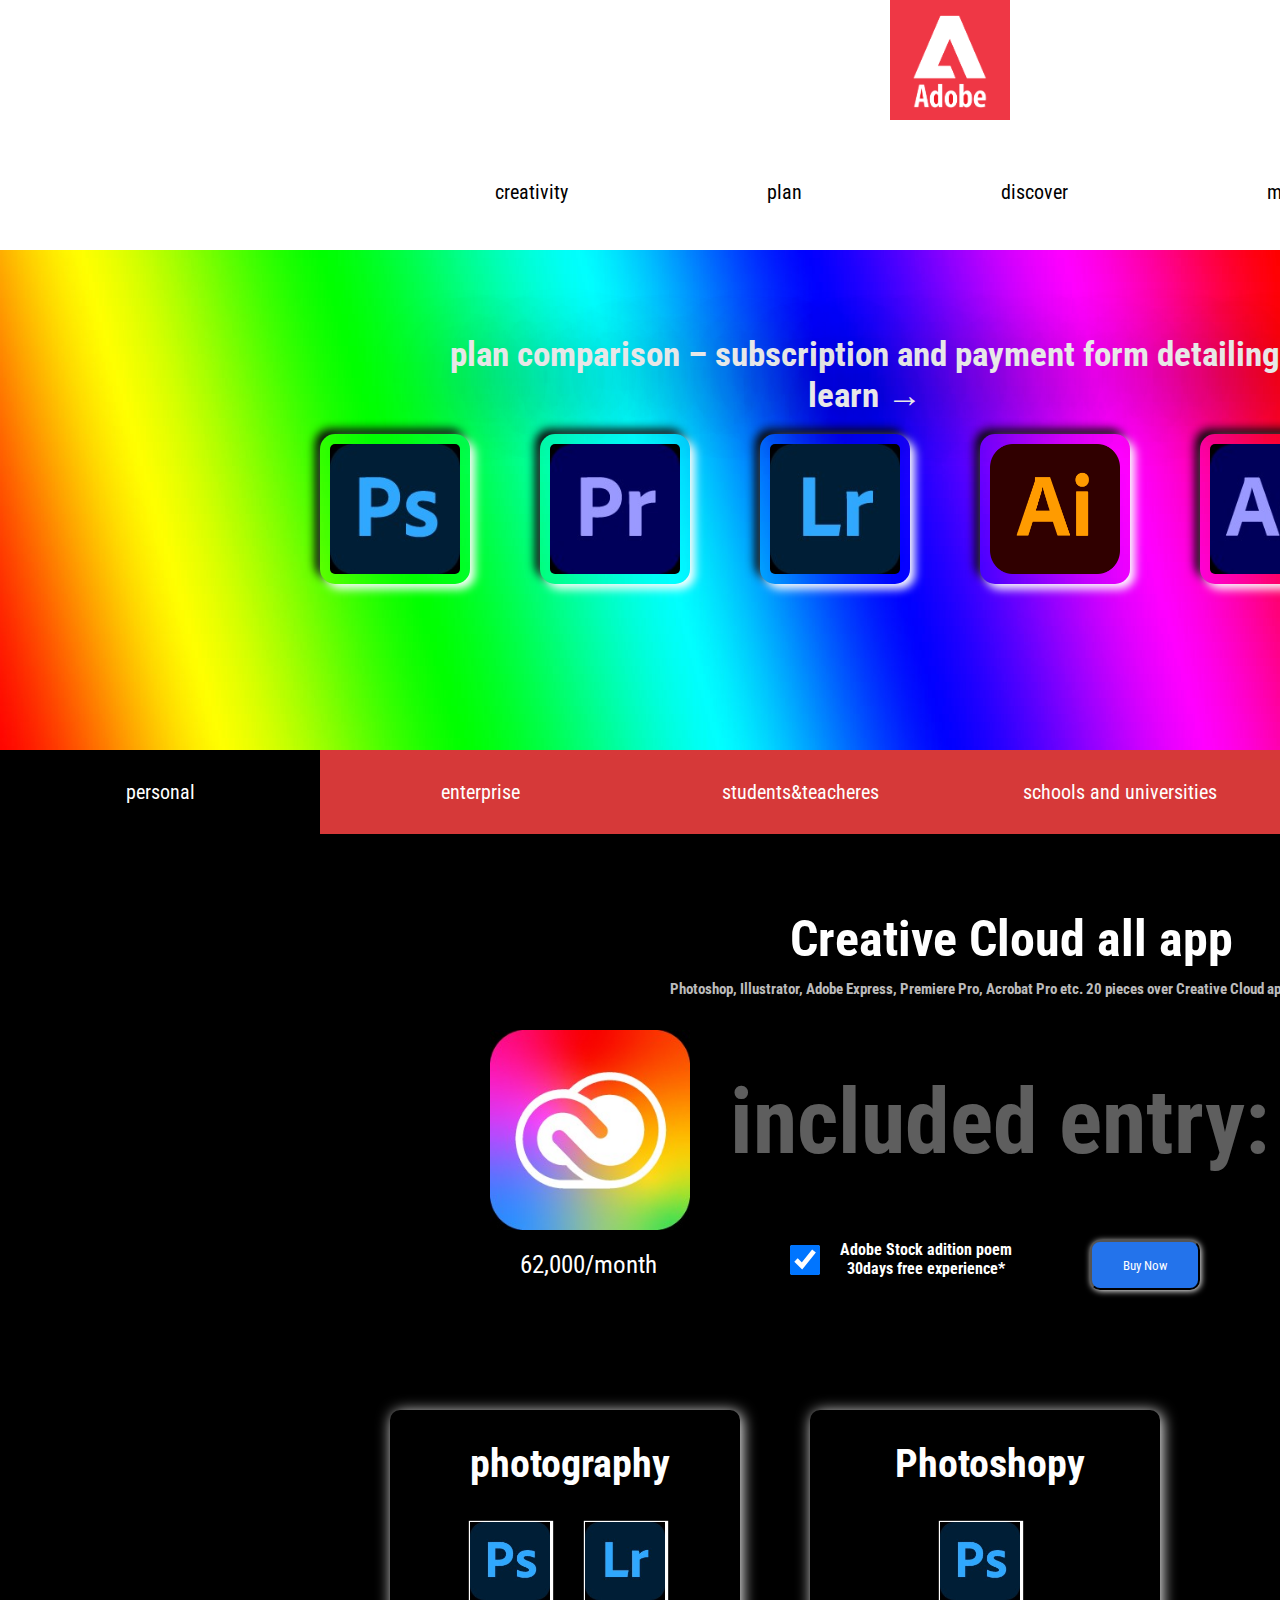
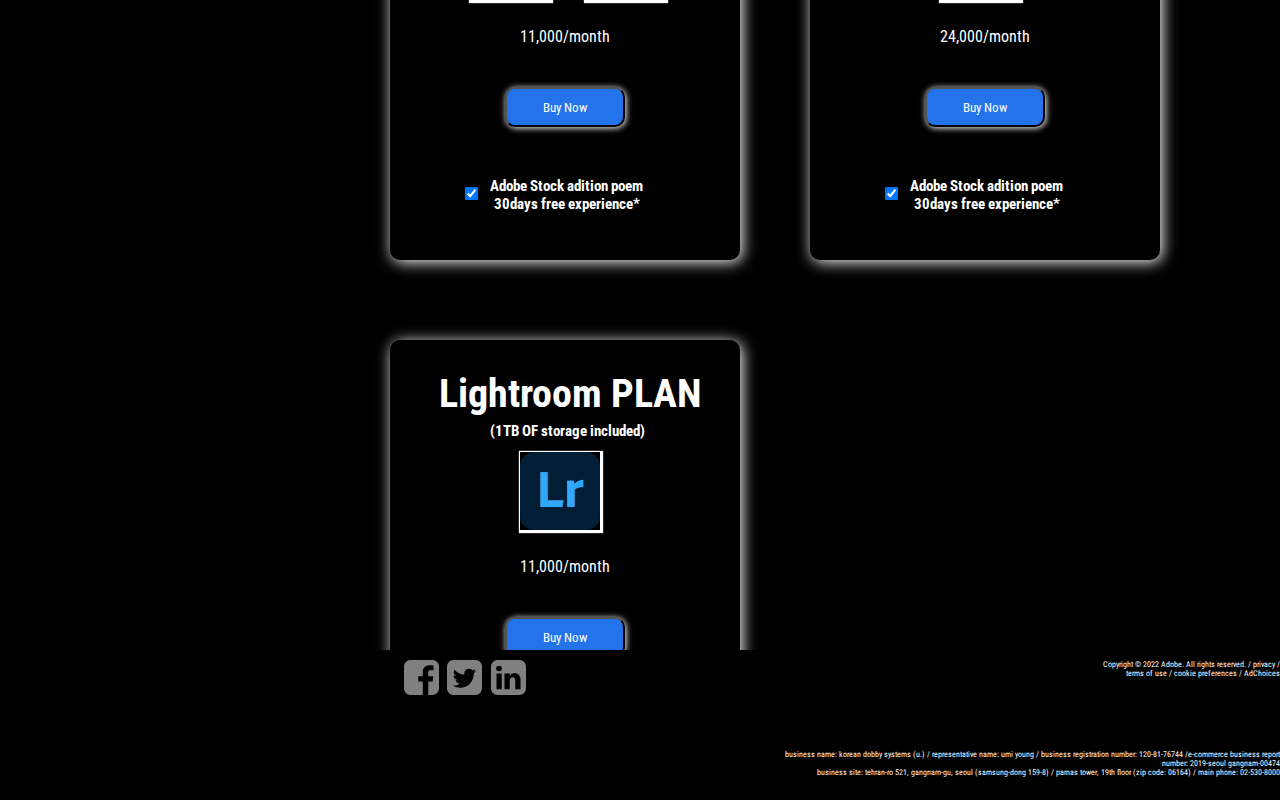
==== plan.html @ 6d6d3a3c "coommit" ====
<!DOCTYPE html>
<html lang="en">
<head>
    <meta charset="UTF-8">
    <meta http-equiv="X-UA-Compatible" content="IE=edge">
    <meta name="viewport" content="width=device-width, initial-scale=1.0">
    <title>plan page</title>
    <link rel="stylesheet" href="css/footer.css">
    <link rel="stylesheet" href="css/main.css">
    <link rel="stylesheet" href="css/plan.css">
    
    <script src="https://ajax.aspnetcdn.com/ajax/jQuery/jquery-3.4.0.min.js"></script>
    
</head>

<body>
  
    <div id="main">
        <header>
            <div id="logo">
                <a href="index.html"><img src="img/main/logo.png" alt="logo"></a>
            </div>
            <div id="login">
                <div><a href="#"><img src="img/main/manubar.png" alt="search"></a></div>
                <div><a href="#"><img src="img/main/admin.png" alt="admin"></a></div>
                <div><a href="#"><img src="img/main/menubar1.png" alt="menubar"></a></div>
            </div>
            <nav>


                <div id="menu">
                    <a href="detail_page.html" class="link">creativity  </a>
                    <a href="plan.html" class="link">plan</a>
                    <a href="#" class="link">discover</a>
                    <a href="#" class="link">marketing&commercr</a>
        
                </div>
        
        
        
            </nav>

        </header>
    </div>
</div>
    <div id="slider">
        <img src="img/plan/slider.jpg" alt="sub2" class="blob">
        <h1 class="s_h1"><a href="">plan comparison – subscription and payment form detailing learn →</a> </h1>
        <div id="iconlist">
        <a href="#"><img src="img/main/list1.jpg" alt="list1" class="icon"></a>
        <a href="#"><img src="img/main/list2.jpg" alt="list2" class="icon"></a>
        <a href="#"><img src="img/main/list3.jpg" alt="list3" class="icon"></a>
        <a href="#"><img src="img/main/list4.png" alt="list4" class="icon"></a>
        <a href="#"><img src="img/main/list5.jpg" alt="list5" class="icon"></a>
        <a href="#"><img src="img/main/list6.jpg" alt="list6" class="icon"></a>
    </div>


    <div id="sub-plan">

        <div id="plan">
            <button class="tablink" onclick="openPage('personal',this,'black')" id="defaultOpen">personal</button>
            <button class="tablink" onclick="openPage('enterprise',this,'black')">enterprise</button>
            <button class="tablink" onclick="openPage('student',this,'black')">students&teacheres</button>
            <button class="tablink" onclick="openPage('schools',this,'black')">schools and universities</button>
        </div>

        <div id="personal" class="tabcontent">
            <div id="container1">
                <div class="item1">
                    <a href="#"><img src="img/main/list8.jpg" alt="lsit8"></a>
                    <h2>Creative Cloud all app</h2>
                    <h3>Photoshop, Illustrator, Adobe Express, Premiere Pro, Acrobat Pro etc. 20 pieces over Creative Cloud apps use it.</h3>
                    <input type="checkbox" name="plan" id="box_plan" checked> 
                    <h4>Adobe Stock adition poem<br> 30days free experience*</h4>
                    <p>62,000/month</p>
                    <button type="button" id="myBtn">Buy Now</button>
                    
                    <h5>included entry:</h5>
                    <div class="title"> 
                        <span class="title-content">Acrobat Pro  </span>
                        <span class="title-content title-second">Photoshop  </span>
                        <span class="title-content title-third">Illustrator </span>
                        <span class="title-content title-fourth">InDesigne </span>
                        <a href=""><span class="title-content title-five"> The more </span></a>
                    </div>
                   
                </div>
                <div class="item">
                    <h2>photography</h2>
                    <div class="img1"><img src="img/main/list1.jpg" alt="list1"></div>
                    <div class="img2"><img src="img/main/list3.jpg" alt="list3"></div>
                    
                    <p>11,000/month</p>
           
                    <input type="checkbox" name="plan" id="box_plan" checked> 
                    <h4>Adobe Stock adition poem<br> 30days free experience*</h4>
                    <button type="button">Buy Now</button>
                </div>
                <div class="item">
                    <h2>Photoshopy</h2>
                    
                    <div class="img3"><img src="img/main/list1.jpg" alt="list1"></div>
                    <p>24,000/month</p>
           
                    <input type="checkbox" name="plan" id="box_plan" checked> 
                    <h4>Adobe Stock adition poem<br> 30days free experience*</h4>
                    <button type="button" id="myBtn">Buy Now</button>

                   
                </div>

                <div class="item">
                    <h2>Lightroom PLAN<br> <span>(1TB OF storage included)</span></h2>
                    
                    <div class="img4"><img src="img/main/list3.jpg" alt="list3"></div>
                    <p>11,000/month</p>
           
                    <input type="checkbox" name="plan" id="box_plan" checked> 
                    <h4>Adobe Stock adition poem<br> 30days free experience*</h4>
                    <button type="button">Buy Now</button>
                </div>
            </div>
        </div>
        <div id="enterprise"class="tabcontent">
            personal
        </div>
        <div id="student"class="tabcontent">
            personal
        </div>
        <div id="schools"class="tabcontent">
            personal
        </div>
    </div>
     <!--order form *display:none* button click-show-->
     <div id="myModal" class="modal"> 
        <div id="orderbox" class="modal-content">
            <span class="close">&times;</span>

            <div class="col1">
                <form action="/action_page.php" class="form-container">

                    <label for="method"> <b> add a payment met hod </b> </label>
                    <select name="method" id="method">
                        <option value="method1">credit/debit cards</option>
                    </select><br>

                    <label for="cardnumber"> credit/debit card number</label>
                    <input type="text" name="cardnumber" id="cardnumber">

                    <label for="month">expiration month</label>
                    <input type="month" name="month" id="month">

                    <label for="code">security code</label>
                    <input type="text">

                <div class="row1"> 
                        <div class="row1-1"> <label for="surname">surname</label>
                        <input type="text">
                        </div>

                        <div class="row1-2"><label for="name">name</label>
                        <input type="text">
                        </div> 
                </div>

                    <label for="country"> country/region</label>
                    <select name="country" id="country">
                        <option value="korea" selected>republic of korea</option>
                    </select>

                    <div class="order">
                    <p>By placing a reassuring order, you agree to Adobe's <span> subscription and cancellation terms and conditions.</span></p>
                    </div>

                    <button type="button" class="orderbutton">place an order</button>
            </div>
            <div id="cols2">  
                <h2> kim haedeun, welcome!</h2>
                <h5>the adobe ID account you are currently using</h5><br>
                <hr>

            
                    <h4>my orders</h4>
                    <div class="myorders">
                    <img src="img/plan/white_list1.jpg" alt="list8" width="20px" height="20px"><span> <b>Creative Cloud with 100GB <br>capacity All apps</b> </span><br>

                    <label for="commitment">commitment</label><br>
                    <select name="commitment" id="commitment">
                        <option value="93,000/month" selected>monthly plan</option>
                        <option value="62,000/month">annual plan, monthly payment</option>
                        <option value="712,800/year">annual plan,prepaid</option>
                    </select>
                    <hr>
                    <div id="total">
                        <p>subtotal</p>
                        <h3>VAT 10%</h3>
                        <h4>total to date</h4>
                        
                        <span id="subtotal"> 84,545/month</span>
                        <span id="vat"> 8,455/month</span>
                        <span id="price"> 93,000/month</span>
                    
                    </div>
                </div>
                <p class="learn">
                    <b>to receive a full refund, please cancel before may 9.</b>
                    You can cancel your subscription at any time by using your Adobe account page or by contacting 
                    customer support. learn
                </p>

            </div>    

            </form>
            
        

        </div>
    </div>
    <!--form-->


  
   

    <div id="footer">
        
        <div id="foooter-icon">
            <a href="#"><img src="img/main/f_icon1.jpg" alt="f_icon1"></a>
            <a href="#"><img src="img/main/f_icon2.jpg" alt="f_icon2"></a>
            <a href="#"><img src="img/main/f_icon3.jpg" alt="f_icon3"></a>
            
        </div>
        <p class="p1">
            Copyright © 2022 Adobe. All rights reserved.  / privacy / terms of use / cookie preferences / AdChoices

        </p>
        <p class="p2">
            business name: korean dobby systems (u.) / representative name: umi young / business registration number: 120-81-76744 /e-commerce business report number: 2019-seoul gangnam-00474<br> 
            business site: tehran-ro 521, gangnam-gu, seoul (samsung-dong 159-8) / parnas tower, 19th floor (zip code: 06164) / main phone: 02-530-8000
        </p>


    </div>
   
   
    <script>
          function openPage(pageName,elmnt,color) {
          var i, tabcontent, tablinks;
          tabcontent = document.getElementsByClassName("tabcontent");
          for (i = 0; i < tabcontent.length; i++) {
            tabcontent[i].style.display = "none";
          }
          tablinks = document.getElementsByClassName("tablink");
          for (i = 0; i < tablinks.length; i++) {
            tablinks[i].style.backgroundColor = "";
          }
          document.getElementById(pageName).style.display = "block";
          elmnt.style.backgroundColor = color;
        }
        
        // Get the element with id="defaultOpen" and click on it
        document.getElementById("defaultOpen").click();
    </script>

<script>
    $(function(){
        $("#commitment").change(function(){
            if($(this).val()=="93,000/month"){
                $( '#price' ).text( $( this ).val() );
                $('#subtotal').text( "84,545/month" );
                $('#vat').text( "8,455/month" );


            } else if($(this).val()=="62,000/month"){
                $( '#price' ).text($( this ).val());
                $('#subtotal').text( "56,364/month" );
                $('#vat').text("5,636/month");
                

            } else if($(this).val()=="712,800/year"){
                $( '#price' ).text( $( this ).val() );
                $('#subtotal').text("648,000/year" );
                $('#vat').text( "64,800/year" );
            }
        });
    });

    
    </script>

            <script>
            // Get the modal
            var modal = document.getElementById("myModal");

            // Get the button that opens the modal
            var btn = document.getElementById("myBtn");

            // Get the <span> element that closes the modal
            var span = document.getElementsByClassName("close")[0];

            // When the user clicks the button, open the modal 
            btn.onclick = function() {
            modal.style.display = "block";
            }

            // When the user clicks on <span> (x), close the modal
            span.onclick = function() {
            modal.style.display = "none";
            }

            // When the user clicks anywhere outside of the modal, close it
            window.onclick = function(event) {
            if (event.target == modal) {
                modal.style.display = "none";
            }
            }
        </script>
<!-- Code injected by live-server -->
<script type="text/javascript">
	// <![CDATA[  <-- For SVG support
	if ('WebSocket' in window) {
		(function () {
			function refreshCSS() {
				var sheets = [].slice.call(document.getElementsByTagName("link"));
				var head = document.getElementsByTagName("head")[0];
				for (var i = 0; i < sheets.length; ++i) {
					var elem = sheets[i];
					var parent = elem.parentElement || head;
					parent.removeChild(elem);
					var rel = elem.rel;
					if (elem.href && typeof rel != "string" || rel.length == 0 || rel.toLowerCase() == "stylesheet") {
						var url = elem.href.replace(/(&|\?)_cacheOverride=\d+/, '');
						elem.href = url + (url.indexOf('?') >= 0 ? '&' : '?') + '_cacheOverride=' + (new Date().valueOf());
					}
					parent.appendChild(elem);
				}
			}
			var protocol = window.location.protocol === 'http:' ? 'ws://' : 'wss://';
			var address = protocol + window.location.host + window.location.pathname + '/ws';
			var socket = new WebSocket(address);
			socket.onmessage = function (msg) {
				if (msg.data == 'reload') window.location.reload();
				else if (msg.data == 'refreshcss') refreshCSS();
			};
			if (sessionStorage && !sessionStorage.getItem('IsThisFirstTime_Log_From_LiveServer')) {
				console.log('Live reload enabled.');
				sessionStorage.setItem('IsThisFirstTime_Log_From_LiveServer', true);
			}
		})();
	}
	else {
		console.error('Upgrade your browser. This Browser is NOT supported WebSocket for Live-Reloading.');
	}
	// ]]>
</script></body>
</html>
---- css/footer.css ----
/*******************footer *******************/
#footer {
  width: 100%;
  height: 150px;
  background-color: black;
  
  position: relative;
}
#footer > #foooter-icon {
  width: 130px;
  height: 40px;
  background-color: rgb(0, 0, 0);
  display: flex;
  justify-content: space-around;
  position: absolute;
  margin: 10px  0 0 400px;
}
#footer > #foooter-icon > img {
  width: 35px;
  height: 35px;
}
#footer > .p1,
.p2 {
  color: white;
  font-size: 8px;
  text-align: right;
}

#footer > .p1 {
  position: absolute;
  margin: 10px 0px 0 1100px;
}
#footer > .p2 {
  position: absolute;
  margin: 100px 0 0 760px;
}
---- css/main.css ----
@import url("https://fonts.googleapis.com/css2?family=Roboto+Condensed&display=swap");

@import url('https://fonts.googleapis.com/css2?family=Gloria+Hallelujah&display=swap');

@import url('https://fonts.googleapis.com/css2?family=Gloria+Hallelujah&family=Waiting+for+the+Sunrise&display=swap');

* {
  margin: 0;
  padding: 0;
  border: px solid black;
}
ul,
ol,
li {
  list-style: none;
}
a {
  text-decoration: none;
}
body {
  width: 100%;
  height: 100%;
  background-color: white;
}
* {
  font-family: "Roboto Condensed", sans-serif;
}

/*main 메인 */
#main {
  width: 1500px;
  height: 650px;
  background-color: rgb(255, 255, 255);
  margin: 00px 0 0px 200px;
}
header {
  width: 1300px;
  height: 250px;
  background-color: #ffffff;
  margin: 0px 100px 0 100px;
}
#logo {
  width: 120px;
  height: 120px;
  background-color: #ffffff;
  margin: 0 0px 0 590px;
  float: left;
} /*margin 오른쪽 opx-> float속성 사용하기 위해서*/
#logo img {
  width: 120px;
  height: 120px;
}
#login {
  width: 200px;
  height: 40px;
  background-color: #ffffff;
  margin: 30px 50px 0px 0;
  float: right;
}
#login {
  display: flex;
  justify-content: space-between;
}
#login > img {
  width: 40px;
  height: 40px;
}

nav {
  width: 1300px;
  height: 130px;
  background-color: #ffffff;
  clear: both;
}

#menu {
  background-color: rgb(255, 255, 255);
}

#menu .link {
  display: inline-block;
  margin-block: 2px;
  color: black;
  text-align: center;
  text-decoration: none;
  font-size: 20px;
  margin: 60px 0px 0 195px;
  position: relative;
}

#menu .link::after {
  content: "";
  width: 100%;
  height: 1px;
  background-color: rgb(141, 141, 141);
  border-radius: 4px;
  position: absolute;
  left: 0;
  bottom: 0;
  transform: scaleX(0);
  transform-origin: left;
  transition: transform 0.25s ease;
}

#menu .link:hover::after {
  transform: scaleX(1);
}
---- css/plan.css ----
@import url("https://fonts.googleapis.com/css2?family=Roboto+Condensed&display=swap");
@import url('https://fonts.googleapis.com/css2?family=Gloria+Hallelujah&family=Waiting+for+the+Sunrise&display=swap');
 
/*main 메인 */
 #main { width: 1500px; height: 250px; background-color:rgb(255, 255, 255); margin:0px 0  0px 200px; }

/*******************slider *******************/


#slider .blob {
  width: 100%;
  height: 500px;
  position: relative;
}

.blob {
  animation: hue-animation 5s alternate infinite;
}
@keyframes hue-animation {
  100% {
    filter: hue-rotate(360deg);
  }
}

#slider h1 {
  position: absolute;
  margin: -420px 0 0px 450px;
  font-size: 35px;
  text-align: center;
  animation: float 5s ease-in-out alternate infinite;
  animation-delay: 0.1s;
  
  
}

#slider h1 a {
  text-decoration: none;
  color: rgb(231, 231, 231);
  text-shadow: 2px 20px 80px rgb(0, 0, 0);
  
}

@keyframes float {
  0% {
    transform: translateY(0);
  }
  50% {
    transform: translateY(-15px);
  }
  100% {
    transform: translateY(0);
  }
}

#slider > #iconlist {
  width: 1300px;
  height: 200px;
  display: flex;
  flex-wrap: nowrap;
  flex-direction: row;
  position: absolute;
  margin: -330px 0 0 270px;
  justify-content: space-evenly;
}

.icon {
  width: 130px;
  height: 130px;

  color: white;
  border-radius: 15px;
  box-shadow: 5px 5px 10px rgb(255, 255, 255), -5px -5px 10px rgb(8, 8, 8);
  padding: 10px;
  margin: 10px 20px 10px 50px;
}
.icon:hover {
  animation: shadow 0.18s ease-in-out;
}

@keyframes shadow {
  0% {
    box-shadow: inset 5px 5px 10px rgb(221, 221, 221),
      inset 5px 5-5px 10px rgb(255, 255, 255);
  }
  100% {
    box-shadow: none;
  }
}

/*******************sub-plan *******************/


#sub-plan {
  width: 100%;
  height: 1500px;
  background-color: rgb(0, 0, 0);
  margin: -4px 0 0px 0;
}
#sub-plan {
  box-sizing: border-box;
}

.tablink {
  background-color: rgb(214, 57, 57);
  color: white;
  float: left;
  border: none;
  outline: none;
  cursor: pointer;
  padding: 30px 25px;
  font-size: 20px;

  width: 25%;
}

.tablink:hover {
  background-color: rgb(0, 0, 0);
}

.tabcontent {
  background-color: rgb(0, 0, 0);
  height: 800px;
  padding: 100px 20px;
  display: none;
}
/*content 배경 색상 각각 지정할 수 있음*/
#personal {
  background-color: rgb(0, 0, 0);
}
#ebterprise {
  background-color: rgb(0, 0, 0);
}
#student {
  background-color: rgb(0, 0, 0);
}
#schools {
  background-color: rgb(0, 0, 0);
}

/*******************sub-plan_container1 *******************/
#personal > #container1 {
  display: flex;
  flex-direction: row;
  flex-wrap: wrap;
  margin: 50px 0 0 300px;
}

#container1 > .item1 {
  width: 1200px;
  height: 400px;
  background-color: rgb(0, 0, 0);
  margin: 30px 0px 0 70px;
  color: white;
  position: relative;
}
#container1 > .item {
  width: 350px;
  height: 450px;
  background-color: rgb(0, 0, 0);
  margin: 80px 0px 0 70px;
  color: white;
  box-shadow: 2px 2px 15px white;
  border-radius: 10px;
}

#container1 > .item1 img {
  width: 200px;
  height: 200px;
  margin: 100px 100px;
  position: absolute;
}

#container1 > .item1 h2 {
  text-align: center;
  margin: -20px 0 0 400px;
  font-size: 50px;
  position: absolute;
  
}

#container1 > .item1 h3 {
  text-align: center;
  margin: 50px 0 0 280px;
  font-size: 15px;
  color: rgb(187, 187, 187);
  position: absolute;
  
}

#container1 > .item1 p {
  margin: 320px 0 0 130px;
  text-align: left;
  font-size: 25px;
  position: absolute;
  
}
#container1 > .item1 > input {
  width: 30px;
  height: 500px;
  position: absolute;
  margin: 80px 0 0 400px;
}
#container1 > .item1 > h4 {
  position: absolute;
  margin: 310px 0 0 450px;
  text-align: center;
}
#container1 > .item1 > button {
  position: absolute;
  width: 110px;
  height: 50px;
  border-radius: 10px;
  margin: 310px 0 0 700px;
  background-color: rgb(35, 115, 235);
  color: white;
  cursor: pointer;
  box-shadow: 1px 1px 6px white;
  
}

.item1 > h5 {
  position: absolute;
  font-size: 90px;
  margin: 140px 0 0 340px;
  opacity: 0.4;
  color: #ebebeb;
  
}

.title {
  color: rgb(214, 214, 214);
  text-transform: uppercase;
  line-height: 40px;
  margin: 140px 0 0 0;
}
.title-content {
  width: 300px;
  display: block;
  opacity: 1;
  animation: revealText 0.5s forwards;
  font-size: 15px;
  margin: -8px 0 0 790px;
  text-align: center;
  
  
}
.title-second {
  animation-delay: 0.175s;
  
}
.title-third {
  animation-delay: 0.25s;
}
.title-fourth {
  animation-delay: 0.325s;
}
.title-five {
  animation-delay: 0.425s;
  color: rgb(255, 255, 255);
  text-decoration: none;
  border-top: 5px dotted rgb(83, 152, 255);
  width: 100px;
  height: 10px;
  margin: 0 0 0 890px;
  font-size: 18px;
  font-weight: bold;
  text-align: center;
}

/*item2*/

@keyframes revealText {
  from {
    transform: translateY(20px);
  }
  to {
    opacity: 1;
    transform: none;
  }
}

.modal {
  display: none; /* Hidden by default */
  position: absolute; /* Stay in place */
  z-index: 1; /* Sit on top */
  left: 0;
  top: 0;

  overflow: auto; /* Enable scroll if needed */
  background-color: rgb(0, 0, 0); /* Fallback color */
  background-color: rgba(0, 0, 0, 0.4); /* Black w/ opacity */
  margin: 500px 0 0 650px;
}

.modal-content {
  background-color: #fefefe;
  margin: 15% auto; /* 15% from the top and centered */
  padding: 20px;
  border: 10px solid #888;
  width: 50%; /* Could be more or less, depending on screen size */
}

/* The Close Button */
.close {
  color: #aaa;
  float: right;
  font-size: 28px;
  font-weight: bold;
}

.close:hover,
.close:focus {
  color: black;
  text-decoration: none;
  cursor: pointer;
}

#orderbox {
  box-sizing: border-box;
  width: 600px;
  height: 600px;
  border: 2px solid black;
  font-size: 15px;
}

#orderbox {
  display: -ms-flexbox;
  display: flex;
  -ms-flex-wrap: wrap;
  margin: 10px;
  padding: 10px 10px 0 20px;
}

#orderbox > .col1 {
  -ms-flex: 50%;
  flex: 50%;
  margin: 10px auto;
}

.row1 {
  display: flex;
  margin: 10px 0 0 -12px;
  width: 96%;
  padding: 0px 0px 0px 10px;
}

input[type="text"] {
  width: 90%;
  padding: 1px;
  margin: 10px 0 0 0;
}

.col1 select {
  margin: 15px 0 0 0;
  width: 93%;
}

label {
  margin: 20px 0 0 0;
  display: block;
}

input[type="month"] {
  width: 90%;
  margin: 10px 0 0 0;
}

.order {
  margin: 30px 0 10px 0;
  width: 240px;
  height: 50px;
}
.order p {
  font-size: 10px;
  text-align: left;
}

.order span {
  color: blue;
}

.orderbutton {
  width: 120px;
  height: 40px;
  margin: -20px 0 0 50px;
  position: absolute;
  border-radius: 20px;
  background-color: white;
  color: black;
  cursor: pointer;
  box-shadow: 2px 2px 2px blue;
}

.myorders {
  border: 1px solid rgb(167, 167, 167);
  width: 290px;
  height: 320px;
  display: block;
  margin: 10px 0 0 0;
  box-shadow: 3px 3px 2px 1px gray;
}
.myorders > img {
  width: 30px;
  height: 30px;
  margin: 30px 20px 0 40px;
  position: relative;
}
.myorders span {
  position: absolute;
  margin: 30px 0 0 0px;
}
.myorders label {
  position: absolute;
  margin: 20px 0px 0 18px;
  font-size: 10px;
}
.myorders select {
  position: absolute;
  margin: 20px 0 0 18px;
  width: 250px;
}
.myorders hr {
  margin: 70px 0 0 0;
}

#cols2 {
  margin: 20px auto;
}

#cols2 h2 {
  font-size: 20px;
  margin: 10px 0 0 0;
}

#cols2 h5 {
  margin: -5px 0 0 0;
  padding: 10px 10px 0 0;
}

#cols2 h4 {
  margin: 20px 0 0 0;
}

#total p {
  position: absolute;
  margin: 40px 0 0 50px;
  font-size: 14px;
}
#total #subtotal {
  position: absolute;
  margin: 40px 0 0 180px;
  font-size: 14px;
}

#total h3 {
  position: absolute;
  margin: 65px 0 0 50px;
  font-size: 13px;
  color: blue;
}

#total #vat {
  position: absolute;
  margin: 65px 0 0 186px;
  font-size: 13px;
}

#total h4 {
  font-size: 18px;
  position: absolute;
  margin: 110px 0 0 30px;
}
#total #price {
  position: absolute;
  margin: 110px 0 0 160px;
  font-weight: bold;
  font-size: 18px;
}
#cols2 .learn {
  margin: 10px 10px 0 0;
  font-size: 10px;
}

.item > h2 {
  position: relative;
  font-size: 40px;
  text-align: center;
  margin: 30px 0px 10px 10px;
  
}

.item > .img1 img {
  position: absolute;
  width: 80px;
  margin: 25px 0 0 80px;
  box-shadow: 1px 1px 1px 2px white;
}

.item > .img2 img {
  position: absolute;
  width: 80px;
  margin: 25px 0 0 195px;
  box-shadow: 1px 1px 1px 2px white;
}

.item > p {
  position: absolute;
  margin: 130px;
  text-align: center;
}

.item h5 {
  position: absolute;
  margin: 180px 0 0 50px;
  text-align: center;
  font-size: 15px;
}

.item input {
  position: absolute;
  margin: 290px 0 0 75px;
}
.item h4 {
  position: absolute;
  margin: 280px 0 0 100px;
  text-align: center;
  font-size: 15px;
}

.item button {
  position: absolute;
  margin: 190px 0 0 115px;
  width: 120px;
  height: 40px;
  background-color: rgb(35, 115, 235);
  color: white;
  cursor: pointer;
  box-shadow: 1px 1px 6px white;
  border-radius: 10px;
}

.item .img3 img {
  position: absolute;
  width: 80px;
  box-shadow: 1px 1px 1px 2px white;
  margin: 25px 0 0 130px;
}

.item .img4 img {
  position: absolute;
  width: 80px;
  box-shadow: 1px 1px 1px 2px white;
  margin: 25px 0 0 130px;
}
.item span {
  font-size: 15px;
  margin: 5px 0 0 -80px;

  position: absolute;
}
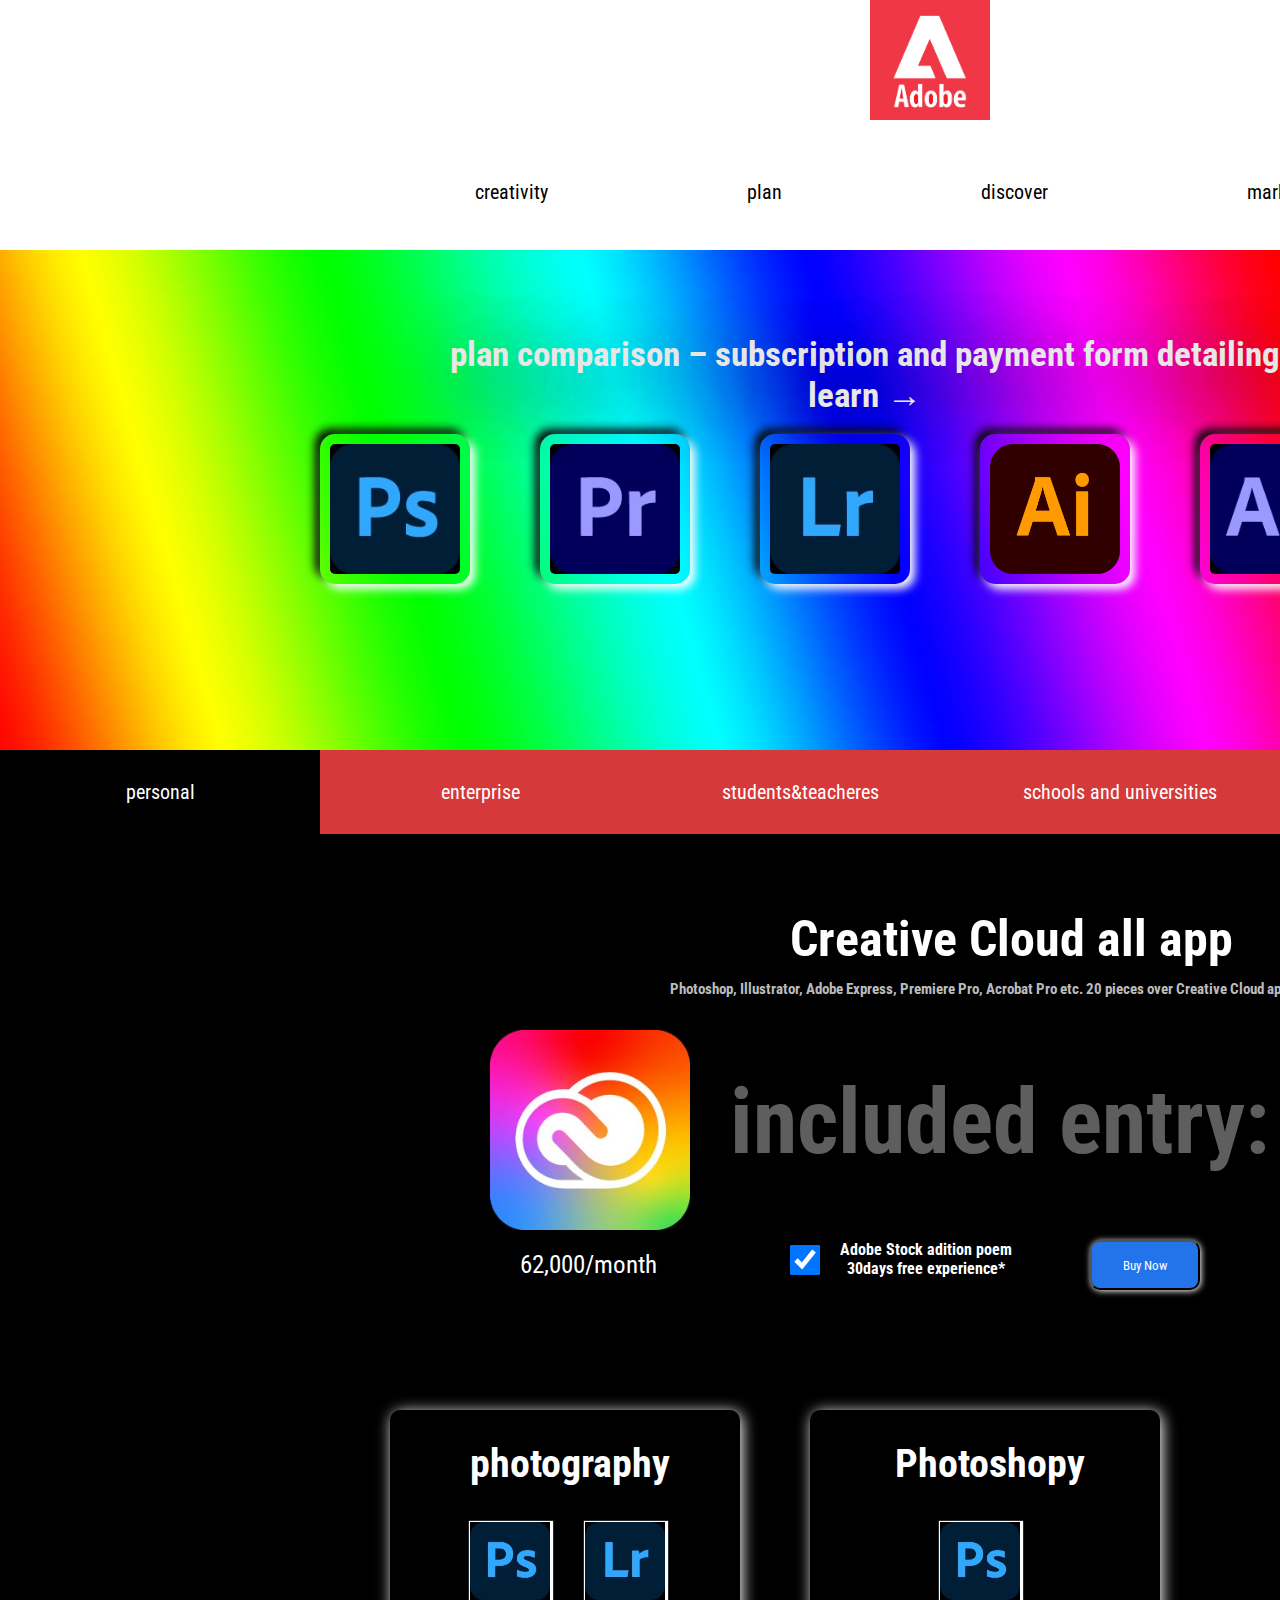
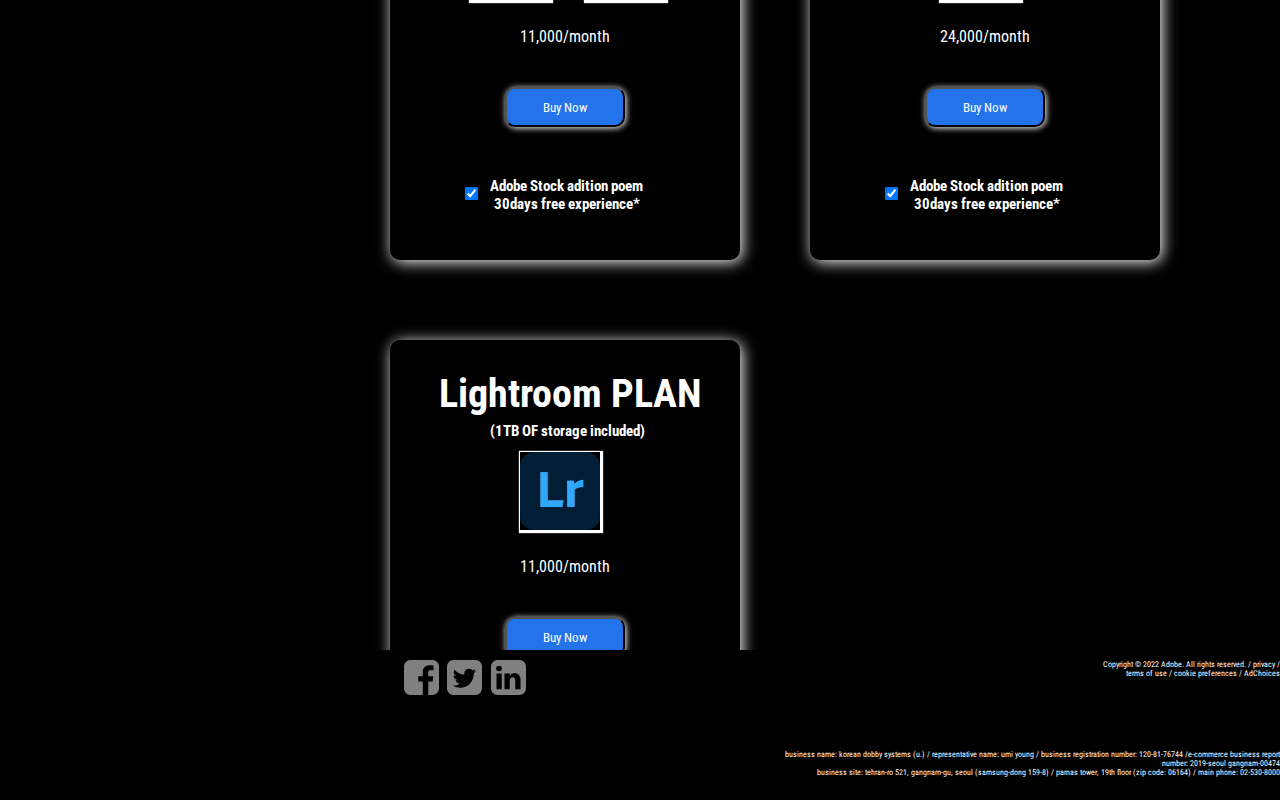
==== commit 8d681aa5: "commit" ====
--- a/plan.html
+++ b/plan.html
@@ -123,7 +123,7 @@
             </div>
         </div>
         <div id="enterprise"class="tabcontent">
-            personal
+            
         </div>
         <div id="student"class="tabcontent">
             personal
--- a/css/plan.css
+++ b/css/plan.css
@@ -2,7 +2,7 @@
 @import url('https://fonts.googleapis.com/css2?family=Gloria+Hallelujah&family=Waiting+for+the+Sunrise&display=swap');
  
 /*main 메인 */
- #main { width: 1500px; height: 250px; background-color:rgb(255, 255, 255); margin:0px 0  0px 200px; }
+ #main { width: 1500px; height: 250px; background-color:rgb(255, 255, 255); margin:0px 0  0px 180px; }
 
 /*******************slider *******************/
 
@@ -11,6 +11,7 @@
   width: 100%;
   height: 500px;
   position: relative;
+  background-position: center;
 }
 
 .blob {
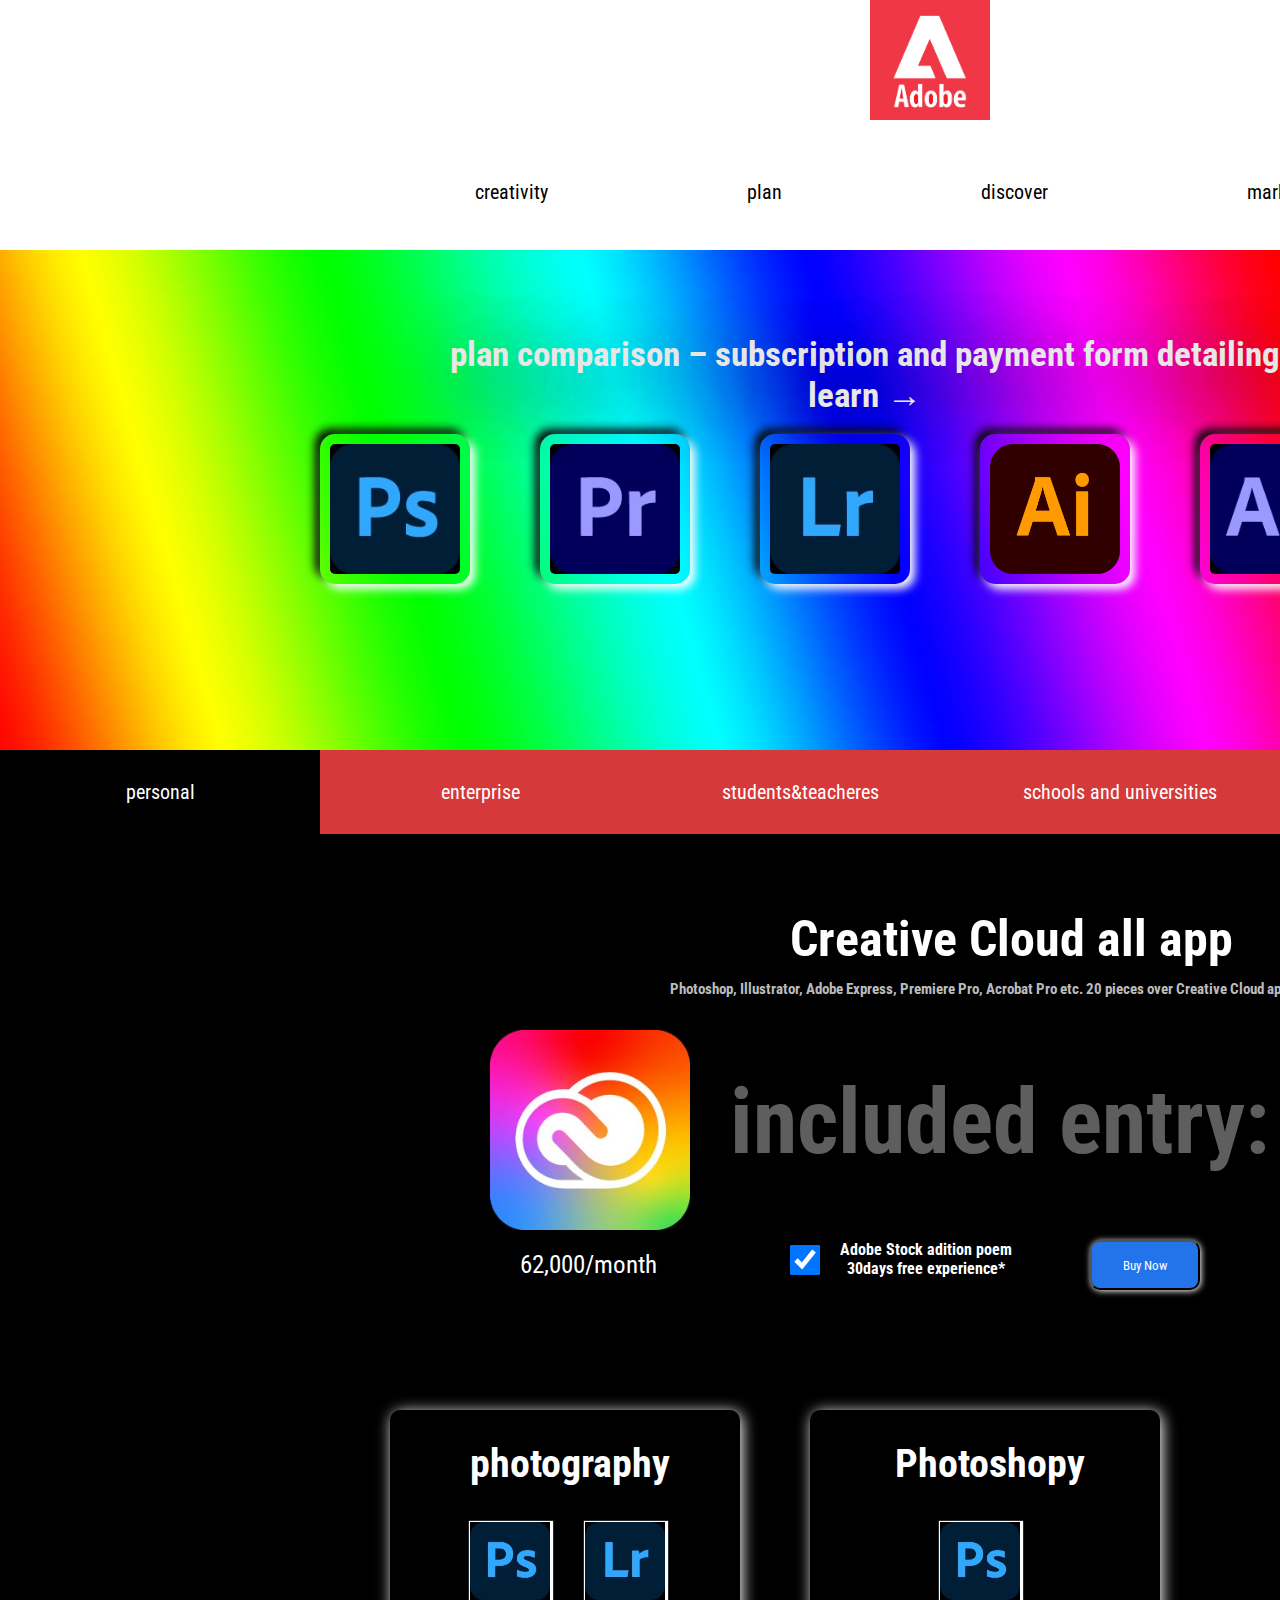
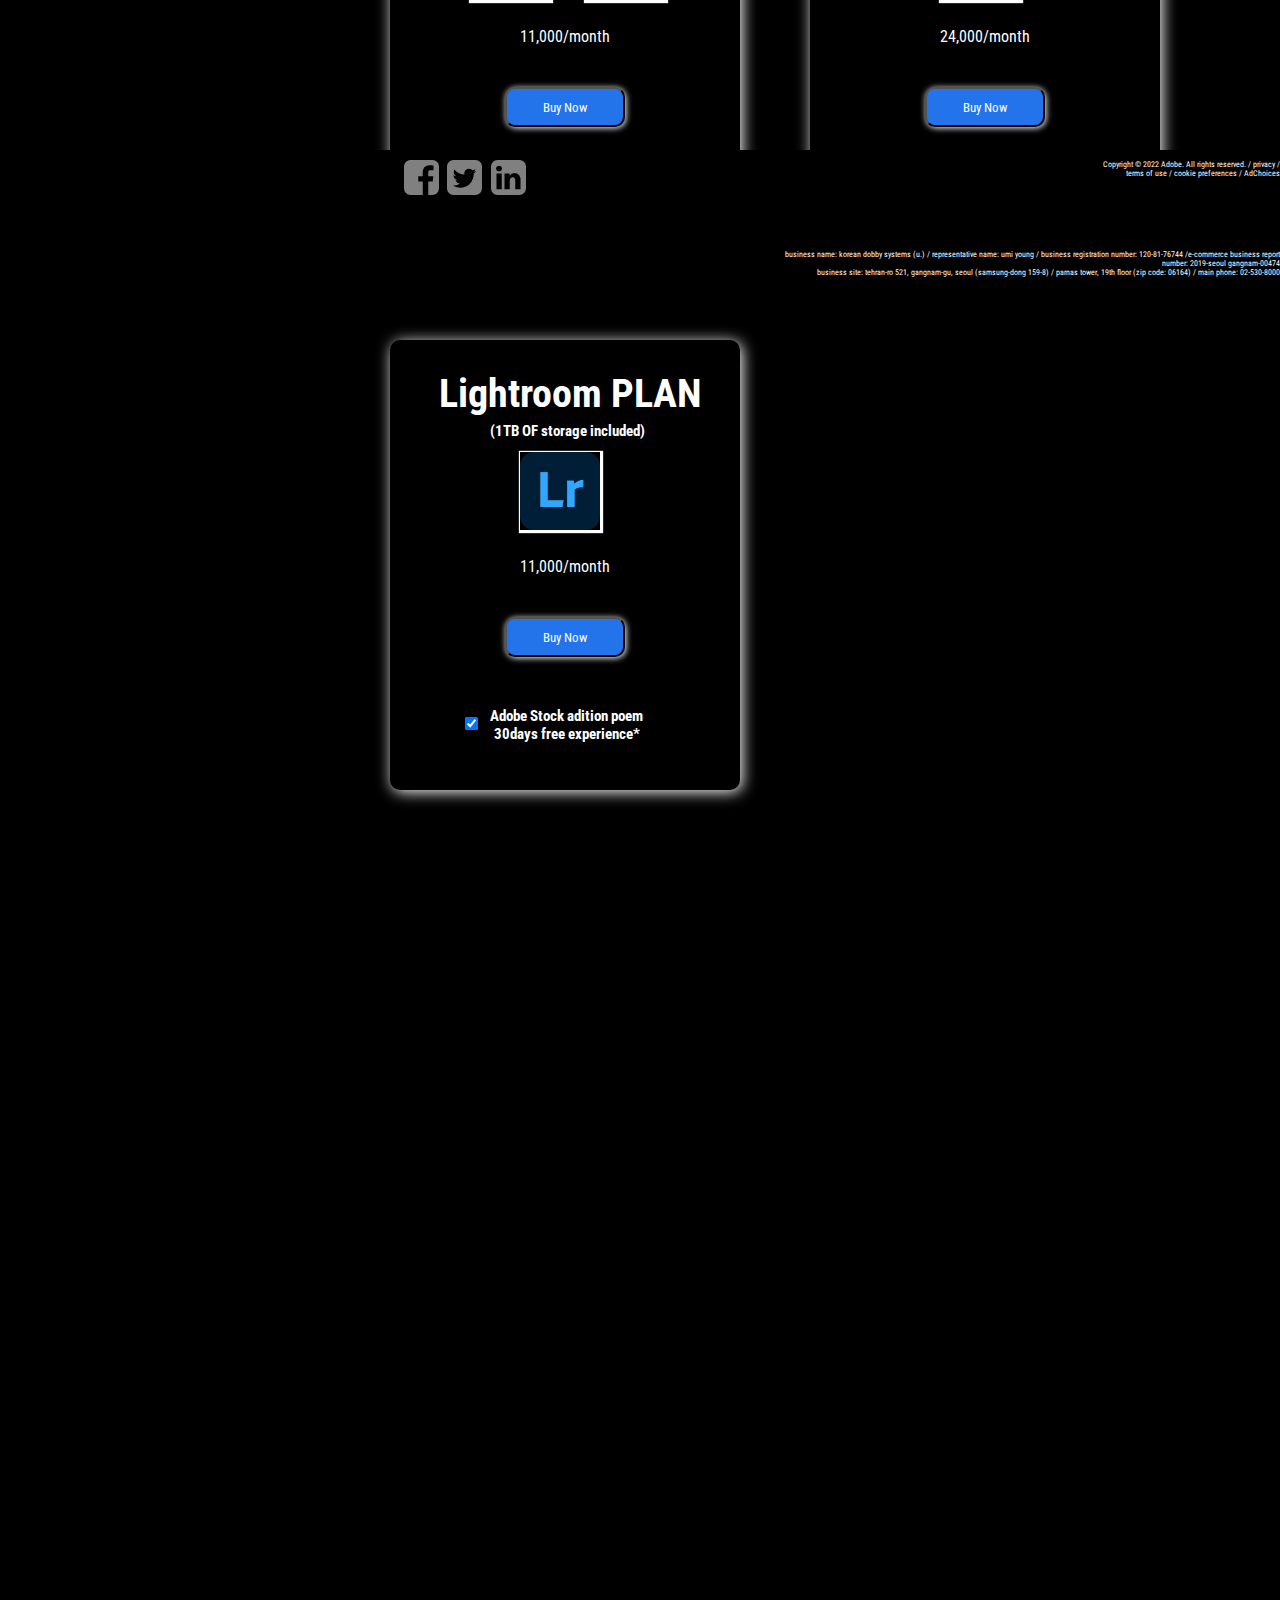
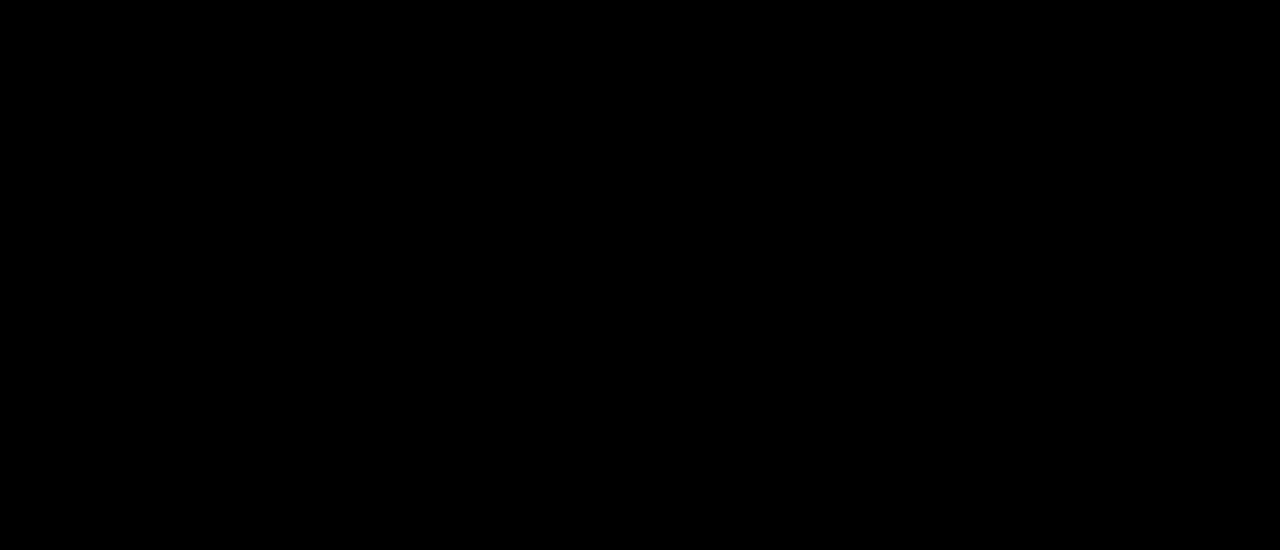
==== commit bd6a4cbb: "commit" ====
--- a/plan.html
+++ b/plan.html
@@ -123,14 +123,86 @@
             </div>
         </div>
         <div id="enterprise"class="tabcontent">
+            <div id="container2">
+                <div class="caption1">
+                    <p>go to school without a bag with<br> a
+                        mobile app</p>
+                        <div id="imgbox">
+                            <div class="img"></div>
+                            <div class="img"></div>
+                            <div class="img"></div>
+                        </div>
+
+                </div>
+            </div>
+           
+        </div>
+        <div id="student"class="tabcontent">
+            <div id="container3">
+                <div class="caption">
+                    <div class="step">
+                        <div class="step1">
+                        <h6>STEP 01.</h6>
+                        <h4>check your student or teacher status</h5>
+                        <h5>use the buttons below to see if you're eligible for student<br> and teacher discounts.</h5>
+                        </div>
+                    </div>
+                    <div class="step">
+                        <div class="step2">
+                            <h6>STEP 02.</h6>
+                            <h4>Buy Creative Cloud</h4>
+                            <h5>Press the Buy button to buy Creative Cloud.</h5>
+                            </div>
+                    </div>
+                    <div class="step">
+                        <div class="step3">
+                            <h6>STEP 03.</h6>
+                            <h4>please enter your school and major information</h4>
+                            <h5>at the end of the payment process, enter your school<br> and major information.</h5>
+                            </div>
+                    </div>
+                </div>
+                <div class="caption2">
+                    <div class="itembox">
+                        <p>All Adobe apps<br>
+                            at the price of one app</p>
+                        <div class="item">
+                            <h3>Creative Cloud for<br>
+                                Students and Teachers</h3>
+                            <h4>Get all 30 Adobe apps for less than 1 app at a time</h4>
+                            <h5>monthly payment of ₩23,100</h5>
+                            <button type="button" class="btn1" >try it for free</button>
+                            <button type="button" class="btn2">buy now</button>
+                        </div>
+                        <div class="item" >
+                            <h3>Creative Cloud All Apps for<br>
+                            the End User</h3>
+                            <h4>even if you are not a student, graphics, footage, etc.
+
+                                Get access to all 30 Adobe apps</h4>
+                            <h5>monthly payment of ₩62,000</h5>
+                            <button type="button" class="btn1" >learn more</button>
+                            
+                        </div>
+                    </div>
+                </div>
+                <div class="caption3">
+                    <p>go to school without a bag with<br> a
+                        mobile app</p>
+                    <div class="imgbox">
+                        
+                            <div id="img1"><img src="img/plan/st1.PNG" alt=""></div>
+                            <div id="img2"><img src="img/plan/st2.PNG" alt=""></div>
+                            <div id="img3"><img src="img/plan/st3.PNG" alt=""></div>
+                            <div id="img4"><img src="img/plan/st4.PNG" alt=""></div>
+                            <div id="img5"><img src="img/plan/st5.PNG" alt=""></div>
+                    </div>
+                </div>
+            </div>
             
         </div>
-        <div id="student"class="tabcontent">
-            personal
-        </div>
         <div id="schools"class="tabcontent">
-            personal
-        </div>
+            
     </div>
      <!--order form *display:none* button click-show-->
      <div id="myModal" class="modal"> 
--- a/css/plan.css
+++ b/css/plan.css
@@ -93,7 +93,7 @@
 
 #sub-plan {
   width: 100%;
-  height: 1500px;
+  height: 3000px;
   background-color: rgb(0, 0, 0);
   margin: -4px 0 0px 0;
 }
@@ -268,6 +268,214 @@
   text-align: center;
 }
 
+/*******************sub-plan_container2-caption1 *******************/
+
+#enterprise>#container2{
+  width: 100%;
+  height: 2000px;
+  background-color: pink;
+}
+
+#container2>.caption1{
+  width: 1300px;
+  height: 1500px;
+  background-color:skyblue;
+  margin: 0 auto;
+}
+#container2>.caption1>#imgbox{
+  width: 1000px;
+  height: 200px;
+  background-color: antiquewhite;
+  display: flex;
+  flex-wrap: nowrap;
+}
+.caption1>#imgbox .img{
+  width: 400px;
+  height: 50;
+  background-color: blue;
+  margin: 10px;
+
+}
+
+
+/*******************sub-plan_container3-caption1 *******************/
+#student >#container3{
+  width:100%;
+  height: 2000px;
+  background-color: rgb(0, 0, 0);
+  border: 1px solid rgb(0, 0, 0);
+  margin: 50px auto;
+}
+
+#container3> .caption{
+  width: 1300px;
+  height: 400px;
+  background-color: rgb(0, 0, 0);
+  margin: 0 auto;
+  display: flex;
+  flex-wrap: nowrap;
+  justify-content: space-evenly;
+}
+
+#container3>.caption>.step{
+  width: 400px;
+  height: 00px;
+  background-color: rgb(0, 0, 0);
+  
+}
+
+#container3>.caption>.step{
+  color: white;
+}
+
+#container3>.caption>.step h6{
+  width: 100%;
+  height: 20px;
+  background-color: rgb(0, 0, 0);
+  font-size: 15px;
+  color: #888;
+  border-bottom: 1px solid #aaa;
+  
+}
+#container3>.caption>.step h4{
+  font-size: 20px;
+  font-weight: bold;
+  margin: 30px 0 0 0;
+}
+
+#container3>.caption>.step h5{
+  width: 400px;
+  height: 50px;
+  background-color: rgb(0, 0, 0);
+ margin: 10px auto;
+  font-size: 13px;
+  color: rgb(148, 148, 148);
+  
+}
+/*******************sub-plan_container3-caption2 *******************/
+
+#container3>.caption2{
+  width: 1300px;
+  height: 500px;
+  margin: 0 auto;
+  background-color: rgb(0, 0, 0);
+  
+}
+
+#container3>.caption2>.itembox{
+  width: 1300px;
+  height: 500px;
+  display: flex;
+  flex-wrap: nowrap;
+  background-color: rgb(0, 0, 0);
+  justify-content: space-between;
+
+}
+
+.caption2>.itembox .item{
+  background-color: rgb(39, 39, 39);
+  width: 650px;
+  height: 200px;
+  margin: 200px 10px 10px 10px;
+  box-shadow: 1px 2px 5px gray;
+  
+}
+
+.caption2>.itembox>p{
+  font-size: 40px;
+  position:absolute;
+  margin: 50px 0 0 50px;
+
+  background-color: rgb(0, 0, 0);
+  color: rgb(255, 255, 255);
+
+}
+
+.caption2>.itembox>.item> h3{
+  font-size: 18px;
+  margin: 40px 0 0 50px;
+  color: white;
+}
+
+.caption2>.itembox>.item>h4{
+  font-size: 15px;
+  color: rgb(161, 161, 161);
+  margin: 5px 0 0 50px;
+}
+
+.caption2>.itembox>.item>h5{
+  font-size: 10px;
+  color: rgb(199, 199, 199);
+  margin: 5px 0 0 50px;
+}
+
+.caption2>.itembox>.item>button{
+  margin: 15px 0 0 10px;
+  width: 120px;
+  height: 40px;
+}
+
+.caption2>.itembox>.item>.btn2{
+
+  margin: 10px 0 0 450px;
+  position: absolute;
+  border-radius: 20px;
+  background-color: rgb(53, 76, 206);
+  color: rgb(255, 255, 255);
+  cursor: pointer;
+  box-shadow: 2px 2px 2px rgb(179, 179, 224);
+}
+
+.caption2>.itembox>.item>.btn1{
+  margin: 10px 0 0 300px;
+  position: absolute;
+  background-color: white;
+  box-shadow: 2px 2px 2px rgb(179, 179, 224);
+}
+/*******************sub-plan_container3-caption3 *******************/
+#container3>.caption3{
+  width: 1300px;
+  height: 1800px;
+  background-color: rgb(0, 0, 0);
+  margin: 0 auto;
+ 
+}
+#container3>.caption3>p{
+  text-align: center;
+  margin: 80px 0 0 0;
+  font-size: 50px;
+  color: white;
+  
+ 
+}
+
+#container3>.caption3>.imgbox{
+  margin: 0px 0 0 0;
+  display: flex;
+  flex-wrap: wrap;
+  justify-content: space-evenly;
+ 
+ 
+}
+.imgbox div{
+  margin: 30px 0 0 5px;
+  align-items: stretch;
+  
+}
+
+
+/*img size*/
+
+.imgbox>#img1 img{ width: 1100px; height:450px; background-color: rgb(216, 173, 173); border-radius: 15px;}
+.imgbox>#img2 img{ width: 300px; height: 500px; background-color: rgb(216, 173, 173);border-radius: 15px;}
+.imgbox>#img3 img{ width: 700px; height:500px; background-color: rgb(216, 173, 173);border-radius: 15px;}
+.imgbox>#img4 img{ width: 500px; height: 530px; background-color: rgb(216, 173, 173);border-radius: 15px;}
+.imgbox>#img5 img{ width: 500px; height:530px; background-color: rgb(216, 173, 173);border-radius: 15px;}
+
+
+
+
+
 /*item2*/
 
 @keyframes revealText {
@@ -504,31 +712,31 @@
   box-shadow: 1px 1px 1px 2px white;
 }
 
-.item > p {
+#container1>.item > p {
   position: absolute;
   margin: 130px;
   text-align: center;
 }
 
-.item h5 {
+#container1>.item h5 {
   position: absolute;
   margin: 180px 0 0 50px;
   text-align: center;
   font-size: 15px;
 }
 
-.item input {
+#container1>.item input {
   position: absolute;
   margin: 290px 0 0 75px;
 }
-.item h4 {
+#container1>.item h4 {
   position: absolute;
   margin: 280px 0 0 100px;
   text-align: center;
   font-size: 15px;
 }
 
-.item button {
+#container1>.item button {
   position: absolute;
   margin: 190px 0 0 115px;
   width: 120px;
@@ -540,20 +748,20 @@
   border-radius: 10px;
 }
 
-.item .img3 img {
+#container1>.item .img3 img {
   position: absolute;
   width: 80px;
   box-shadow: 1px 1px 1px 2px white;
   margin: 25px 0 0 130px;
 }
 
-.item .img4 img {
+#container1>.item .img4 img {
   position: absolute;
   width: 80px;
   box-shadow: 1px 1px 1px 2px white;
   margin: 25px 0 0 130px;
 }
-.item span {
+#container1>.item span {
   font-size: 15px;
   margin: 5px 0 0 -80px;
 
@@ -562,3 +770,4 @@
 
 
 
+
